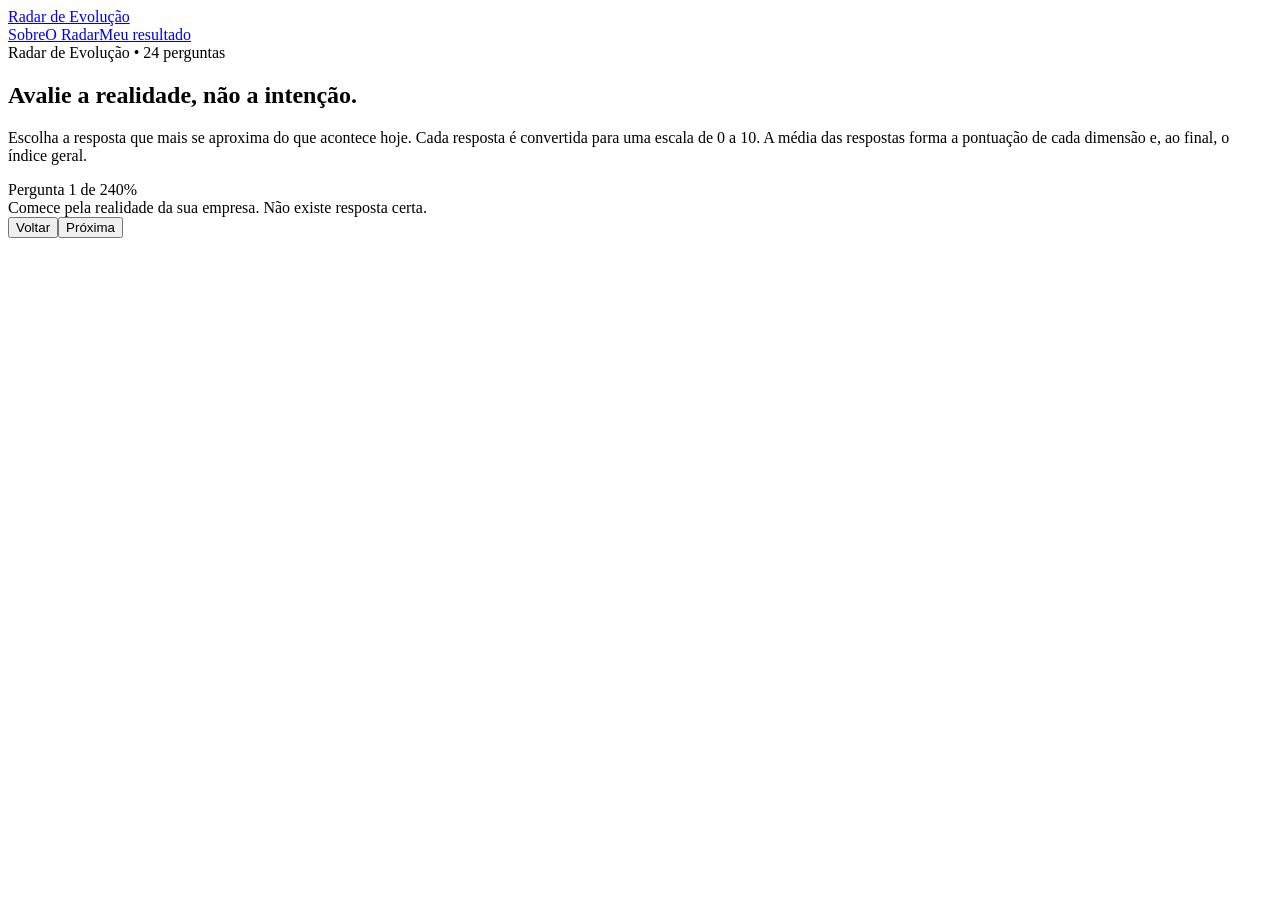
==== diagnostico.html @ 218b3f73 "Add files via upload" ====
<!doctype html><html lang="pt-BR"><head><meta charset="utf-8"><meta name="viewport" content="width=device-width,initial-scale=1"><link rel="manifest" href="manifest.webmanifest"><link rel="stylesheet" href="css/styles.css"><title>Diagnóstico | Radar de Evolução</title></head><body><header class="topbar"><div class="wrap topbar-inner"><a class="brand" href="index.html"><i class="brand-dot"></i>Radar de Evolução</a><nav class="nav"><a href="sobre.html">Sobre</a><a href="radar.html">O Radar</a><a href="resultado.html">Meu resultado</a></nav></div></header><main><section class="context-section"><div class="wrap" data-context-panel></div></section><section class="section"><div class="wrap"><div class="section-head"><div class="eyebrow">Radar de Evolução • 24 perguntas</div><h1>Avalie a realidade, não a intenção.</h1><p>Escolha a resposta que mais se aproxima do que acontece hoje. Cada resposta é convertida para uma escala de 0 a 10. A média das respostas forma a pontuação de cada dimensão e, ao final, o índice geral.</p></div><div class="quiz-shell" id="quiz"><div class="progress-top"><span id="progress-text">Pergunta 1 de 24</span><span id="progress-pct">0%</span></div><div class="progress-hint" id="progress-hint">Comece pela realidade da sua empresa. Não existe resposta certa.</div><div class="progress"><i id="progress-bar"></i></div><div class="dimension" id="dimension"></div><div class="question" id="question"></div><div class="qhelp" id="qhelp"></div><div class="options" id="options"></div><div class="diag-actions"><button class="btn btn-secondary" id="prev" type="button">Voltar</button><button class="btn btn-gold" id="next" type="button">Próxima</button></div></div></div></section></main><script src="config.js"></script><script src="js/contexto.js"></script><script src="js/data.js"></script><script src="js/core.js"></script><script>
(function(){
  const QUIZ_STATE_KEY='radar_quiz_state_v21';
  let i=0;
  const q=RADAR_DATA.questions;
  const saved=(()=>{try{return JSON.parse(sessionStorage.getItem(QUIZ_STATE_KEY)||'null')}catch(_){return null}})();
  let answers=Array.isArray(saved?.answers)&&saved.answers.length===q.length?saved.answers:Array(q.length).fill(null);
  if(Number.isInteger(saved?.index)&&saved.index>=0&&saved.index<q.length){i=saved.index}
  const el=id=>document.getElementById(id);

  function persist(){
    try{sessionStorage.setItem(QUIZ_STATE_KEY,JSON.stringify({index:i,answers,updatedAt:new Date().toISOString()}))}catch(_){}
  }

  function render(){
    const item=q[i],d=RADAR_DATA.dimensions.find(x=>x.id===item[0]);
    el('progress-text').textContent=`Pergunta ${i+1} de ${q.length}`;
    const pct=Math.round((i+1)/q.length*100);
    el('progress-pct').textContent=pct+'%';
    el('progress-bar').style.width=pct+'%';
    el('dimension').textContent=d.name;
    el('question').textContent=item[1];
    el('qhelp').textContent=item[2];
    el('options').innerHTML=item[3].map((t,n)=>`<label class="option ${answers[i]===n?'selected':''}"><input type="radio" name="a" value="${n}" ${answers[i]===n?'checked':''}><span><strong>${n} — ${t}</strong></span></label>`).join('');
    document.querySelectorAll('.option input').forEach(r=>r.onchange=e=>{
      answers[i]=Number(e.target.value);
      persist();
      render();
    });
    el('prev').style.visibility=i?'visible':'hidden';
    el('next').textContent=i===q.length-1?'Ver meu resultado':'Próxima';
    persist();
  }

  function moveQuestion(direction){
    const currentY=window.scrollY;
    i=Math.max(0,Math.min(q.length-1,i+direction));
    render();
    // Preserve the user's reading position. Do not force the page to the top.
    requestAnimationFrame(()=>{window.scrollTo(0,currentY);el('question').focus({preventScroll:true})});
  }

  el('prev').onclick=()=>{
    if(i>0) moveQuestion(-1);
  };

  el('next').onclick=()=>{
    if(answers[i]===null){
      alert('Escolha uma resposta para continuar.');
      const first=el('options').querySelector('input');
      if(first) first.focus({preventScroll:true});
      return;
    }
    if(i<q.length-1){
      moveQuestion(1);
      return;
    }

    const scores=RadarCore.scoresFromAnswers(answers);
    const session={id:RadarCore.createId(),createdAt:new Date().toISOString(),answers,scores,level:RadarCore.scoreLevel(scores.overall),insight:RadarCore.insight(scores),lead:null,events:[{type:'diagnostico_concluido',at:new Date().toISOString()}]};
    RadarCore.set(session);
    try{sessionStorage.removeItem(QUIZ_STATE_KEY)}catch(_){}
    location.href='resultado.html';
  };

  // Navegação entre páginas segue o comportamento normal do navegador; somente a troca de pergunta preserva a posição.
  el('question').setAttribute('tabindex','-1');
  render();
})();
</script></body></html>
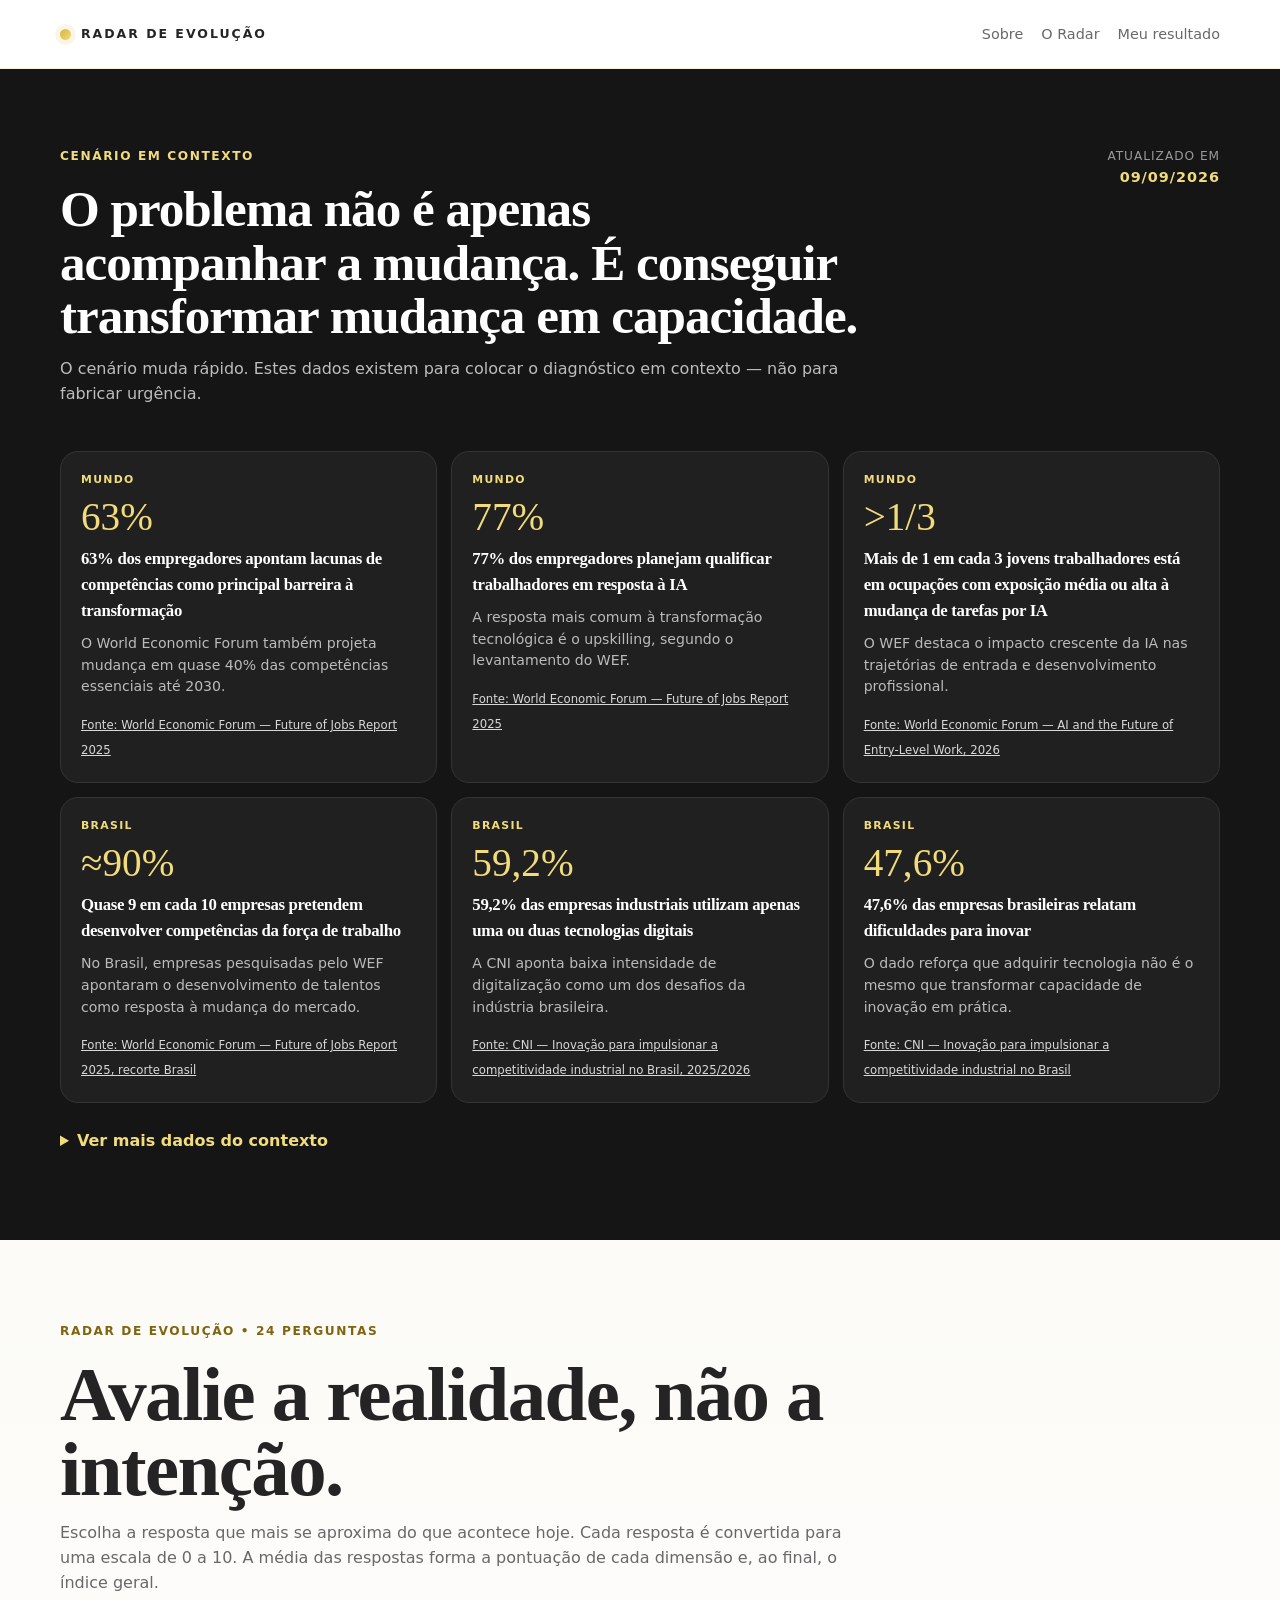
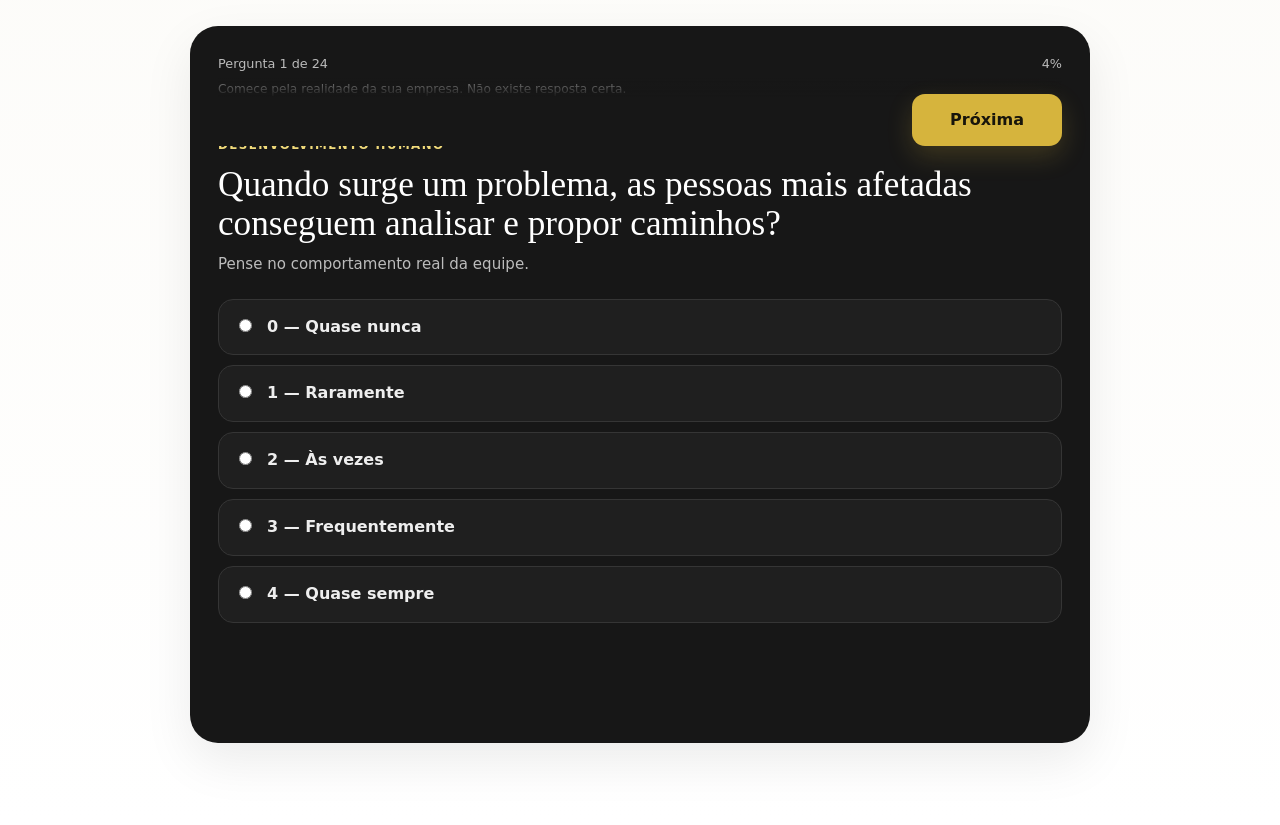
==== commit 1d39f833: "Add files via upload" ====
--- a/diagnostico.html
+++ b/diagnostico.html
@@ -1,6 +1,6 @@
 <!doctype html><html lang="pt-BR"><head><meta charset="utf-8"><meta name="viewport" content="width=device-width,initial-scale=1"><link rel="manifest" href="manifest.webmanifest"><link rel="stylesheet" href="css/styles.css"><title>Diagnóstico | Radar de Evolução</title></head><body><header class="topbar"><div class="wrap topbar-inner"><a class="brand" href="index.html"><i class="brand-dot"></i>Radar de Evolução</a><nav class="nav"><a href="sobre.html">Sobre</a><a href="radar.html">O Radar</a><a href="resultado.html">Meu resultado</a></nav></div></header><main><section class="context-section"><div class="wrap" data-context-panel></div></section><section class="section"><div class="wrap"><div class="section-head"><div class="eyebrow">Radar de Evolução • 24 perguntas</div><h1>Avalie a realidade, não a intenção.</h1><p>Escolha a resposta que mais se aproxima do que acontece hoje. Cada resposta é convertida para uma escala de 0 a 10. A média das respostas forma a pontuação de cada dimensão e, ao final, o índice geral.</p></div><div class="quiz-shell" id="quiz"><div class="progress-top"><span id="progress-text">Pergunta 1 de 24</span><span id="progress-pct">0%</span></div><div class="progress-hint" id="progress-hint">Comece pela realidade da sua empresa. Não existe resposta certa.</div><div class="progress"><i id="progress-bar"></i></div><div class="dimension" id="dimension"></div><div class="question" id="question"></div><div class="qhelp" id="qhelp"></div><div class="options" id="options"></div><div class="diag-actions"><button class="btn btn-secondary" id="prev" type="button">Voltar</button><button class="btn btn-gold" id="next" type="button">Próxima</button></div></div></div></section></main><script src="config.js"></script><script src="js/contexto.js"></script><script src="js/data.js"></script><script src="js/core.js"></script><script>
 (function(){
-  const QUIZ_STATE_KEY='radar_quiz_state_v21';
+  const QUIZ_STATE_KEY='radar_quiz_state_v24';
   let i=0;
   const q=RADAR_DATA.questions;
   const saved=(()=>{try{return JSON.parse(sessionStorage.getItem(QUIZ_STATE_KEY)||'null')}catch(_){return null}})();
@@ -66,5 +66,6 @@
   // Navegação entre páginas segue o comportamento normal do navegador; somente a troca de pergunta preserva a posição.
   el('question').setAttribute('tabindex','-1');
   render();
+  window.addEventListener('pagehide',persist);
 })();
 </script></body></html>
--- a/css/styles.css
+++ b/css/styles.css
@@ -0,0 +1,19 @@
+:root{--gold:#d6b43d;--gold2:#f1db7b;--deep:#a27f12;--black:#111;--graphite:#1b1b1b;--ink:#242424;--muted:#686868;--ivory:#fbfaf6;--white:#fff;--line:#e6e0cf;--soft:#f7f1d8;--green:#28744e;--red:#a54242;--shadow:0 18px 50px rgba(0,0,0,.08);--radius:22px}*{box-sizing:border-box}html{scroll-behavior:smooth}body{margin:0;color:var(--ink);font-family:Inter,system-ui,-apple-system,BlinkMacSystemFont,"Segoe UI",sans-serif;background:linear-gradient(180deg,#fff 0%,var(--ivory) 45%,#fff 100%);line-height:1.55}h1,h2,h3{font-family:Georgia,"Times New Roman",serif;letter-spacing:-.02em;font-weight:600;margin:0 0 14px}h1{font-size:clamp(2.8rem,6vw,5.5rem);line-height:.98}h2{font-size:clamp(2rem,4vw,3.2rem);line-height:1.05}h3{font-size:1.25rem}p{margin:0 0 14px}a{text-decoration:none;color:inherit}button,input,select{font:inherit}button{cursor:pointer}.wrap{width:min(1160px,calc(100% - 36px));margin:auto}.topbar{position:sticky;top:0;z-index:50;background:rgba(255,255,255,.94);backdrop-filter:blur(16px);border-bottom:1px solid rgba(214,180,61,.2)}.topbar-inner{min-height:68px;display:flex;align-items:center;justify-content:space-between;gap:20px}.brand{display:flex;align-items:center;gap:10px;text-transform:uppercase;letter-spacing:.16em;font-weight:800;font-size:.78rem}.brand-dot{width:11px;height:11px;border-radius:50%;background:linear-gradient(135deg,var(--gold),var(--gold2));box-shadow:0 0 0 5px rgba(214,180,61,.12)}.nav{display:flex;gap:18px;color:var(--muted);font-size:.9rem}.nav a:hover{color:var(--black)}.menu{display:none}.hero{padding:88px 0 72px}.hero-grid{display:grid;grid-template-columns:1.15fr .85fr;gap:42px;align-items:center}.eyebrow{text-transform:uppercase;letter-spacing:.13em;font-size:.76rem;font-weight:800;color:#80640f;margin-bottom:16px}.hero p{font-size:1.12rem;color:#505050;max-width:760px}.note{margin-top:22px;padding:18px 20px;background:#faf7ea;border-left:3px solid var(--gold);border-radius:0 14px 14px 0;color:#565656}.actions{display:flex;gap:12px;flex-wrap:wrap;margin-top:26px}.btn{display:inline-flex;align-items:center;justify-content:center;border:1px solid transparent;border-radius:13px;padding:13px 18px;font-weight:800;min-height:48px;transition:.2s}.btn:hover{transform:translateY(-1px)}.btn-gold{background:var(--gold);color:#18150b;box-shadow:0 10px 26px rgba(214,180,61,.2)}.btn-dark{background:var(--black);color:var(--white)}.btn-secondary{background:#fff;border-color:#d8d2bf}.btn-ghost{background:transparent;border-color:var(--line)}.btn-danger{background:#f8e9e9;border-color:#efd2d2;color:#8d3030}.hero-panel{background:#161616;color:#fff;border-radius:28px;padding:28px;box-shadow:var(--shadow);position:relative;overflow:hidden}.hero-panel:after{content:"";position:absolute;width:240px;height:240px;border:1px solid rgba(214,180,61,.3);border-radius:50%;right:-110px;bottom:-110px}.mini{font-size:.72rem;letter-spacing:.1em;text-transform:uppercase;color:#aaa}.hero-number{font-size:4.3rem;font-family:Georgia,serif;color:var(--gold2);line-height:1;margin:10px 0}.bar-row{margin:15px 0}.bar-meta{display:flex;justify-content:space-between;font-size:.76rem;color:#bbb;margin-bottom:7px}.bar{height:8px;background:#303030;border-radius:99px;overflow:hidden}.bar i{display:block;height:100%;background:linear-gradient(90deg,var(--gold),var(--gold2));border-radius:99px}.section{padding:82px 0}.section.alt{background:#f8f5e9}.section-head{max-width:820px;margin-bottom:30px}.section-head p{color:var(--muted)}.cards{display:grid;grid-template-columns:repeat(4,1fr);gap:15px}.card{background:#fff;border:1px solid var(--line);border-radius:20px;padding:22px;box-shadow:0 8px 25px rgba(0,0,0,.03)}.card-link{display:block;transition:.2s}.card-link:hover{transform:translateY(-2px);box-shadow:var(--shadow)}.card-num{font-size:.72rem;letter-spacing:.13em;color:#9a7b13;font-weight:800;margin-bottom:12px}.card p{color:var(--muted);font-size:.94rem}.process{display:grid;grid-template-columns:repeat(7,1fr);gap:8px;align-items:stretch}.process-step{padding:18px 12px;border:1px solid var(--line);border-radius:16px;background:#fff;text-align:center;font-size:.86rem;font-weight:750}.process-step strong{display:block;font-size:1.4rem;font-family:Georgia,serif;color:#8a6d0c;margin-bottom:5px}.quote{padding:28px 0;border-top:1px solid var(--line);border-bottom:1px solid var(--line);font:1.45rem/1.35 Georgia,serif;max-width:900px}.profile-grid{display:grid;grid-template-columns:1fr 1fr;gap:24px}.metric-grid{display:grid;grid-template-columns:repeat(4,1fr);gap:14px}.metric{padding:22px;background:#fff;border:1px solid var(--line);border-radius:18px}.metric strong{display:block;font-size:2rem;font-family:Georgia,serif}.metric span{color:var(--muted);font-size:.9rem}.quiz-shell{max-width:900px;margin:auto;background:#171717;color:#fff;border-radius:28px;padding:28px;box-shadow:var(--shadow)}.progress-top{display:flex;justify-content:space-between;color:#bbb;font-size:.8rem}.progress{height:6px;background:#2e2e2e;border-radius:99px;margin:9px 0 22px}.progress i{display:block;height:100%;width:0;background:linear-gradient(90deg,var(--gold),var(--gold2));border-radius:99px}.dimension{color:var(--gold2);text-transform:uppercase;letter-spacing:.12em;font-size:.74rem;font-weight:800}.question{font-size:clamp(1.55rem,3vw,2.2rem);font-family:Georgia,serif;line-height:1.12;margin:10px 0}.qhelp{color:#bcbcbc;font-size:.94rem}.options{display:grid;gap:10px;margin-top:22px}.option{display:flex;gap:12px;align-items:flex-start;padding:15px;border:1px solid #353535;border-radius:15px;background:#1f1f1f;color:#eee;text-align:left}.option:hover{border-color:#6f5b1b}.option.selected{border-color:var(--gold);background:#2b2614}.option input{margin-top:4px;accent-color:var(--gold)}.diag-actions{display:flex;justify-content:space-between;gap:12px;margin-top:24px}.result{display:none}.result-grid{display:grid;grid-template-columns:1fr 1fr;gap:18px}.result-card{background:#fff;color:var(--ink);border-radius:24px;padding:26px;border:1px solid var(--line)}.score{font:4.6rem/1 Georgia,serif}.level{display:inline-block;margin:12px 0 18px;padding:7px 11px;border-radius:999px;background:var(--soft);color:#6a5306;font-size:.76rem;font-weight:850}.axis-list{display:grid;grid-template-columns:1fr 1fr;gap:0 18px;margin-top:18px}.axis-item{padding:11px 0;border-bottom:1px solid #eee;display:flex;justify-content:space-between;font-size:.88rem}.axis-item strong{font-weight:850}.insight{margin-top:18px;padding:16px;border:1px solid var(--line);background:#faf8f0;border-radius:14px}.insight strong{color:#65500a}.radar-wrap{display:flex;justify-content:center;align-items:center;min-height:450px;background:radial-gradient(circle at 50% 45%,#fffdf7,#fff 60%)}#radar{width:100%;max-width:470px}.lead-panel{margin-top:18px;background:#fff;color:var(--ink);border-radius:24px;padding:24px;border:1px solid var(--line);display:none}.form-grid{display:grid;grid-template-columns:1fr 1fr;gap:12px}.field{display:grid;gap:6px}.field.full{grid-column:1/-1}.field label{font-size:.78rem;font-weight:800}.field input,.field select{border:1px solid #d9d6cd;border-radius:11px;padding:12px 13px;outline:none;background:#fff}.field input:focus,.field select:focus{border-color:var(--gold);box-shadow:0 0 0 4px rgba(214,180,61,.12)}.check{display:flex;gap:9px;align-items:flex-start;margin-top:12px;color:#666;font-size:.77rem}.check input{margin-top:4px}.status{margin-top:12px;padding:12px 14px;border-radius:12px;background:#f5f3ed;border:1px solid var(--line);font-size:.84rem}.privacy-note{font-size:.75rem;color:#777;margin-top:9px}.contact-grid{display:grid;grid-template-columns:1fr .8fr;gap:22px}.contact-card{background:#fff;border:1px solid var(--line);border-radius:22px;padding:24px}.wa-number{font-size:1.3rem;font-weight:850}.footer{border-top:1px solid var(--line);padding:28px 0 50px;color:#777;font-size:.83rem}.report-sheet{width:min(950px,calc(100% - 28px));margin:30px auto;background:#fff;padding:40px;box-shadow:var(--shadow);border:1px solid var(--line)}.report-head{display:flex;justify-content:space-between;gap:20px;border-bottom:2px solid var(--gold);padding-bottom:20px;margin-bottom:25px}.report-head .score{font-size:3.4rem}.report-meta{color:#666;font-size:.9rem}.report-bars{display:grid;gap:9px;margin:20px 0}.report-bar-row{display:grid;grid-template-columns:200px 1fr 50px;gap:10px;align-items:center;font-size:.88rem}.report-bar{height:9px;background:#ece9df;border-radius:99px;overflow:hidden}.report-bar i{display:block;height:100%;background:linear-gradient(90deg,var(--gold),var(--gold2))}.print-only{display:none}@media(max-width:980px){.hero-grid,.profile-grid,.contact-grid,.result-grid{grid-template-columns:1fr}.cards{grid-template-columns:repeat(2,1fr)}.metric-grid{grid-template-columns:repeat(2,1fr)}.process{grid-template-columns:repeat(4,1fr)}}@media(max-width:650px){.wrap{width:min(100% - 22px,1160px)}.nav{display:none}.menu{display:block}.hero{padding-top:62px}.section{padding:64px 0}.cards,.metric-grid,.form-grid{grid-template-columns:1fr}.field.full{grid-column:auto}.process{grid-template-columns:1fr 1fr}.quiz-shell{padding:18px}.axis-list{grid-template-columns:1fr}.report-sheet{padding:24px}.report-head{flex-direction:column}.report-bar-row{grid-template-columns:1fr 42px}.report-bar-row .report-bar{grid-column:1/-1;grid-row:2}.report-bar-row b{grid-column:2;grid-row:1;text-align:right}}@media print{body{background:#fff}.topbar,.no-print,.footer{display:none!important}.report-sheet{margin:0;box-shadow:none;border:0;width:100%}.print-only{display:block}}
+.timeline{display:grid;gap:14px}.timeline-item{display:grid;grid-template-columns:150px 1fr;gap:20px;align-items:stretch}.timeline-year{padding:18px 16px;border:1px solid var(--line);border-radius:18px;background:#111;color:var(--gold2);font-size:.72rem;font-weight:850;letter-spacing:.12em;display:flex;align-items:flex-start;justify-content:center}.timeline-body{padding:20px 22px;background:#fff;border:1px solid var(--line);border-radius:18px}.timeline-body p{color:var(--muted);max-width:900px}.cards-3{grid-template-columns:repeat(3,1fr)}
+@media(max-width:980px){.timeline-item{grid-template-columns:110px 1fr}.cards-3{grid-template-columns:1fr 1fr}}
+@media(max-width:650px){.timeline-item{grid-template-columns:1fr;gap:8px}.timeline-year{justify-content:flex-start}.cards-3{grid-template-columns:1fr}}
+
+.context-section{background:#151515;color:#fff;padding:78px 0}.context-head{display:flex;justify-content:space-between;gap:28px;align-items:flex-start;margin-bottom:30px}.context-head h2{max-width:800px;color:#fff}.context-head p{max-width:780px;color:#bdbdbd}.context-update{min-width:120px;text-align:right;color:#999;font-size:.76rem;text-transform:uppercase;letter-spacing:.08em}.context-update strong{color:var(--gold2);font-size:.9rem}.context-grid{display:grid;grid-template-columns:repeat(3,1fr);gap:14px}.context-card{background:#202020;border:1px solid #343434;border-radius:18px;padding:20px}.context-card.compact{background:#fff;color:var(--ink);border-color:var(--line)}.context-scope{text-transform:uppercase;letter-spacing:.12em;color:var(--gold2);font-size:.68rem;font-weight:850}.context-value{font:2.45rem/1 Georgia,serif;color:var(--gold2);margin:8px 0 10px}.context-card h3{font-size:1.05rem;color:#fff;margin-bottom:9px}.context-card.compact h3{color:var(--ink)}.context-card p{color:#bbb;font-size:.88rem}.context-card.compact p{color:var(--muted)}.context-card a{font-size:.73rem;color:#d8d8d8;text-decoration:underline}.context-card.compact a{color:#666}.context-more{margin-top:18px}.context-more summary{cursor:pointer;color:var(--gold2);font-weight:800;padding:8px 0}.context-more-grid{display:grid;grid-template-columns:repeat(2,1fr);gap:14px;margin-top:12px}.context-note{margin:18px 0 0;padding:14px 16px;border:1px solid #3b3b3b;border-radius:14px;color:#bdbdbd;font-size:.8rem}.context-section .eyebrow{color:var(--gold2)}
+@media(max-width:980px){.context-grid{grid-template-columns:1fr 1fr}.context-head{display:block}.context-update{text-align:left;margin-top:14px}.context-more-grid{grid-template-columns:1fr}}
+@media(max-width:650px){.context-section{padding:62px 0}.context-grid{grid-template-columns:1fr}.context-card h3{font-size:1rem}.context-value{font-size:2.2rem}}
+
+.score-card{position:relative;overflow:hidden}.score-card:after{content:"";position:absolute;width:180px;height:180px;border-radius:50%;right:-80px;top:-80px;border:1px solid rgba(214,180,61,.22)}.result-callout{margin-top:18px;padding:16px 17px;border-left:3px solid var(--gold);background:#faf7ea;border-radius:0 14px 14px 0;display:grid;gap:5px}.result-callout strong{font-size:.75rem;text-transform:uppercase;letter-spacing:.09em;color:#80640f}.result-callout span{font-size:.9rem;color:#555}.radar-wrap{display:block}.wheel-heading{display:flex;justify-content:space-between;gap:18px;align-items:flex-start;margin-bottom:8px}.wheel-heading h3{margin-bottom:6px}.wheel-heading p{font-size:.82rem;color:#777;margin:0;max-width:470px}.wheel-legend{display:grid;gap:7px;white-space:nowrap;font-size:.72rem;color:#777;padding-top:4px}.wheel-legend span{display:flex;align-items:center;gap:7px}.wheel-legend i{display:inline-block;width:10px;height:10px;border-radius:50%}.dot-fill{background:#a78416}.dot-scale{background:#e1dccf;border:1px solid #cfc7b4}.radar-wrap svg{display:block;width:100%;max-width:500px;margin:0 auto}.wheel-footer{font-size:.8rem;color:#666;text-align:center;border-top:1px solid #eee;padding-top:12px;margin-top:2px}.axis-item strong{color:#80640f}
+@media(max-width:650px){.wheel-heading{display:block}.wheel-legend{display:flex;gap:12px;margin-top:10px;white-space:normal}.radar-wrap{min-height:0;padding:18px}.result-callout{font-size:.88rem}}
+
+.progress-hint{font-size:.76rem;color:#8f8f8f;margin-top:7px}.diag-actions{position:sticky;bottom:10px;z-index:5;background:linear-gradient(180deg,rgba(23,23,23,0),#171717 28%);padding-top:16px}.diag-actions .btn-gold{min-width:150px}@media(max-width:650px){.diag-actions{margin-left:-2px;margin-right:-2px;padding:16px 2px 2px;bottom:6px}}
+
+.pdf-showcase-section{padding:92px 0;background:linear-gradient(180deg,#fff 0%,#fbfaf6 100%);overflow:hidden}.pdf-showcase-grid{display:grid;grid-template-columns:minmax(0,1fr) minmax(0,1fr);gap:64px;align-items:center}.pdf-preview{position:relative;max-width:560px;margin:0 auto;width:100%;padding:8px 16px 0}.pdf-preview:before{content:"";position:absolute;inset:48px 44px 44px 44px;border-radius:40px;background:radial-gradient(circle at 28% 16%,rgba(214,180,61,.18),transparent 52%);filter:blur(18px);z-index:0}.pdf-zoom-trigger{position:relative;z-index:1;display:block;width:min(100%,520px);padding:0;margin:0 auto;border:0;background:transparent;cursor:zoom-in}.pdf-zoom-trigger img{display:block;width:100%;height:auto;max-height:none;object-fit:contain;border:1px solid #e6e0cf;border-radius:20px;background:#fff;box-shadow:0 28px 64px rgba(25,20,10,.16),0 8px 20px rgba(0,0,0,.06);transform:rotate(-.8deg);transition:transform .3s ease,box-shadow .3s ease}.pdf-zoom-trigger:hover img,.pdf-zoom-trigger:focus-visible img{transform:rotate(0) translateY(-4px);box-shadow:0 36px 82px rgba(25,20,10,.21),0 10px 24px rgba(0,0,0,.08)}.zoom-hint{position:absolute;right:14px;bottom:14px;padding:7px 10px;border-radius:999px;background:rgba(17,17,17,.88);color:#f8e49a;font-size:.68rem;font-weight:800;letter-spacing:.04em;box-shadow:0 8px 20px rgba(0,0,0,.14)}.preview-badge{position:absolute;z-index:3;left:4px;top:6px;padding:10px 13px;border-radius:999px;background:#111;color:#f8e49a;font-size:.68rem;letter-spacing:.12em;font-weight:900;box-shadow:0 10px 25px rgba(0,0,0,.15)}.preview-caption{position:relative;z-index:2;width:min(92%,500px);margin:14px auto 0;padding:14px 17px;background:rgba(255,255,255,.96);backdrop-filter:blur(12px);border:1px solid var(--line);border-radius:16px;box-shadow:0 12px 28px rgba(0,0,0,.07);display:flex;justify-content:space-between;gap:16px;align-items:center}.preview-caption span{font-weight:850;font-size:.86rem}.preview-caption small{color:var(--muted);font-size:.72rem;text-align:right}.pdf-showcase-copy{max-width:600px}.pdf-showcase-copy h2{max-width:560px}.pdf-showcase-copy>p{font-size:1.06rem;color:#575757;max-width:570px}.showcase-points{display:grid;grid-template-columns:1fr 1fr;gap:10px;margin:28px 0}.showcase-points div{display:flex;gap:11px;align-items:center;padding:14px 15px;border:1px solid var(--line);border-radius:15px;background:#fff}.showcase-points strong{font:1rem Georgia,serif;color:#9a7b13}.showcase-points span{font-size:.86rem;font-weight:750}.showcase-note{margin:18px 0;padding:14px 16px;border-left:3px solid var(--gold);background:#faf7ea;color:#656565;font-size:.78rem;border-radius:0 12px 12px 0}.pdf-modal{position:fixed;inset:0;display:none;align-items:center;justify-content:center;padding:26px;z-index:1000}.pdf-modal.open{display:flex}.pdf-modal-backdrop{position:absolute;inset:0;background:rgba(16,15,13,.82);backdrop-filter:blur(6px)}.pdf-modal-dialog{position:relative;z-index:1;max-width:min(92vw,720px);max-height:92vh}.pdf-modal-dialog img{display:block;max-width:100%;max-height:92vh;width:auto;height:auto;object-fit:contain;background:#fff;box-shadow:0 30px 90px rgba(0,0,0,.35)}.pdf-modal-close{position:absolute;right:-10px;top:-10px;width:36px;height:36px;border:0;border-radius:50%;background:#111;color:#fff;font-size:24px;line-height:1;cursor:pointer;z-index:2;box-shadow:0 8px 22px rgba(0,0,0,.22)}body.modal-open{overflow:hidden}@media(max-width:980px){.pdf-showcase-grid{grid-template-columns:1fr;gap:42px}.pdf-showcase-copy{max-width:none}.pdf-preview{max-width:720px}}@media(max-width:650px){.pdf-showcase-section{padding:68px 0}.pdf-preview{padding:8px 4px 0}.pdf-zoom-trigger img{border-radius:16px}.preview-badge{left:0;top:7px;font-size:.59rem;padding:8px 10px}.zoom-hint{right:10px;bottom:10px;font-size:.62rem}.preview-caption{width:94%;margin:12px auto 0;display:block}.preview-caption small{display:block;text-align:left;margin-top:4px}.showcase-points{grid-template-columns:1fr;gap:8px}.pdf-showcase-copy>p{font-size:.98rem}}
+
+.result-choice{display:grid;gap:8px;max-width:560px}.result-choice label{font-size:.84rem;color:#4e4a42}.result-choice select{width:100%;border:1px solid var(--line);background:#fff;border-radius:12px;padding:12px 13px;font:inherit;color:var(--ink)}
+#printBtn:disabled{opacity:.48;cursor:not-allowed;box-shadow:none}
+@media print{@page{size:A4 portrait;margin:0}.report-page{page-break-after:avoid;page-break-before:avoid}.report-page,.report-page *{break-inside:avoid}.report-page{height:297mm;max-height:297mm;overflow:hidden}.report-top,.report-main,.report-bottom{page-break-inside:avoid}}
